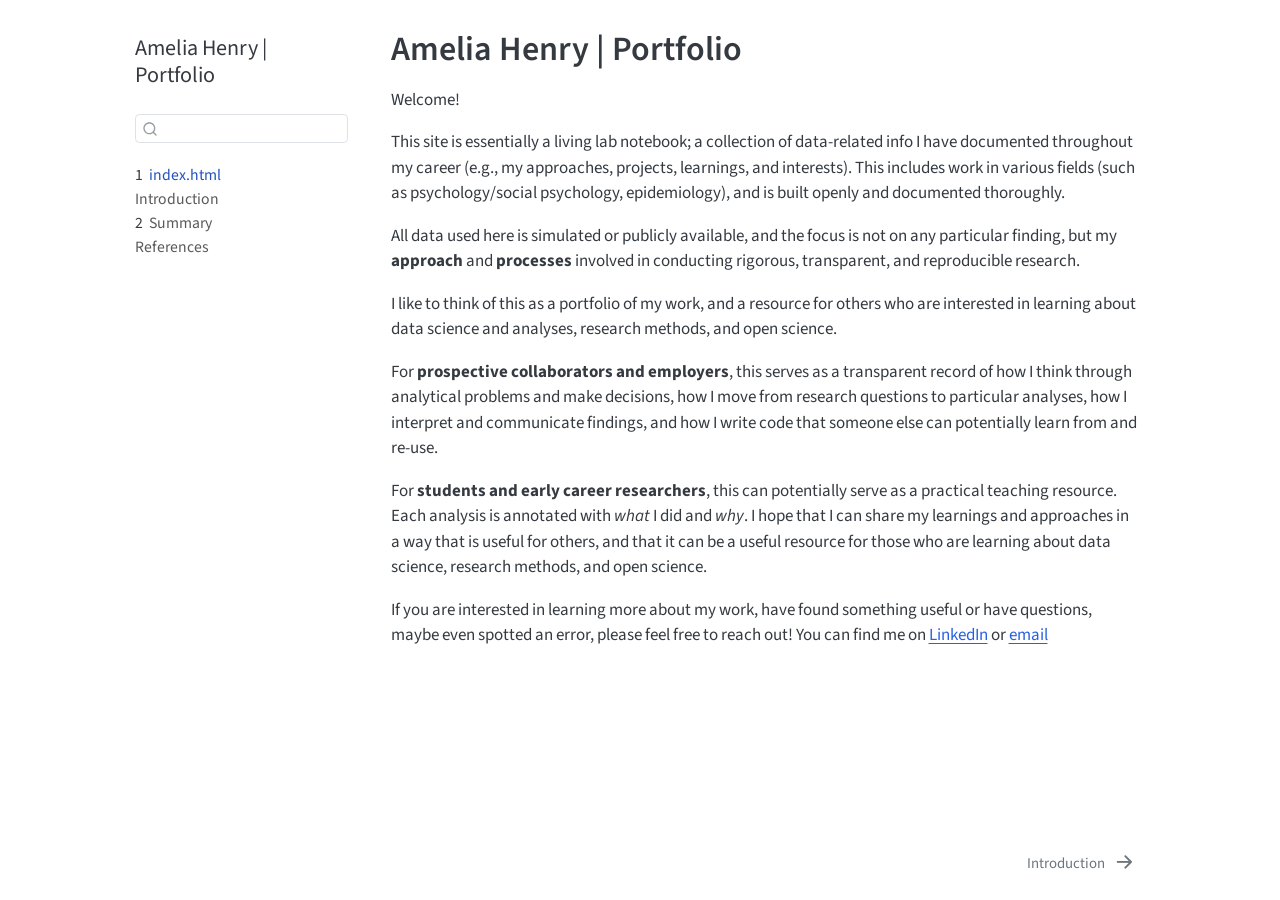
==== _book/index.html @ 480bf257 "initialise site" ====
<!DOCTYPE html>
<html xmlns="http://www.w3.org/1999/xhtml" lang="en" xml:lang="en"><head>

<meta charset="utf-8">
<meta name="generator" content="quarto-1.9.36">

<meta name="viewport" content="width=device-width, initial-scale=1.0, user-scalable=yes">


<title>Amelia Henry | Portfolio</title>
<style>
/* Default styles provided by pandoc.
** See https://pandoc.org/MANUAL.html#variables-for-html for config info.
*/
code{white-space: pre-wrap;}
span.smallcaps{font-variant: small-caps;}
div.columns{display: flex; gap: min(4vw, 1.5em);}
div.column{flex: auto; overflow-x: auto;}
div.hanging-indent{margin-left: 1.5em; text-indent: -1.5em;}
ul.task-list{list-style: none;}
ul.task-list li input[type="checkbox"] {
  width: 0.8em;
  margin: 0 0.8em 0.2em -1em; /* quarto-specific, see https://github.com/quarto-dev/quarto-cli/issues/4556 */ 
  vertical-align: middle;
}
</style>


<script src="site_libs/quarto-nav/quarto-nav.js"></script>
<script src="site_libs/quarto-nav/headroom.min.js"></script>
<script src="site_libs/clipboard/clipboard.min.js"></script>
<script src="site_libs/quarto-search/autocomplete.umd.js"></script>
<script src="site_libs/quarto-search/fuse.min.js"></script>
<script src="site_libs/quarto-search/quarto-search.js"></script>
<meta name="quarto:offset" content="./">
<link href="./intro.html" rel="next">
<script src="site_libs/quarto-html/quarto.js" type="module"></script>
<script src="site_libs/quarto-html/tabsets/tabsets.js" type="module"></script>
<script src="site_libs/quarto-html/popper.min.js"></script>
<script src="site_libs/quarto-html/tippy.umd.min.js"></script>
<script src="site_libs/quarto-html/anchor.min.js"></script>
<link href="site_libs/quarto-html/tippy.css" rel="stylesheet">
<link href="site_libs/quarto-html/quarto-syntax-highlighting-845c23b38eaddc0f92fda52bfe77a8c8.css" rel="stylesheet" id="quarto-text-highlighting-styles">
<script src="site_libs/bootstrap/bootstrap.min.js"></script>
<link href="site_libs/bootstrap/bootstrap-icons.css" rel="stylesheet">
<link href="site_libs/bootstrap/bootstrap-5ccb035bea26c1e21f80f44cf7c27909.min.css" rel="stylesheet" append-hash="true" id="quarto-bootstrap" data-mode="light">
<script id="quarto-search-options" type="application/json">{
  "location": "sidebar",
  "copy-button": false,
  "collapse-after": 3,
  "panel-placement": "start",
  "type": "textbox",
  "limit": 50,
  "keyboard-shortcut": [
    "f",
    "/",
    "s"
  ],
  "show-item-context": false,
  "language": {
    "search-no-results-text": "No results",
    "search-matching-documents-text": "matching documents",
    "search-copy-link-title": "Copy link to search",
    "search-hide-matches-text": "Hide additional matches",
    "search-more-match-text": "more match in this document",
    "search-more-matches-text": "more matches in this document",
    "search-clear-button-title": "Clear",
    "search-text-placeholder": "",
    "search-detached-cancel-button-title": "Cancel",
    "search-submit-button-title": "Submit",
    "search-label": "Search"
  }
}</script>


</head>

<body class="nav-sidebar floating fullcontent quarto-light">

<div id="quarto-search-results"></div>
  <header id="quarto-header" class="headroom fixed-top">
  <nav class="quarto-secondary-nav">
    <div class="container-fluid d-flex">
      <button type="button" class="quarto-btn-toggle btn" data-bs-toggle="collapse" role="button" data-bs-target=".quarto-sidebar-collapse-item" aria-controls="quarto-sidebar" aria-expanded="false" aria-label="Toggle sidebar navigation" onclick="if (window.quartoToggleHeadroom) { window.quartoToggleHeadroom(); }">
        <i class="bi bi-layout-text-sidebar-reverse"></i>
      </button>
        <nav class="quarto-page-breadcrumbs" aria-label="breadcrumb"><ol class="breadcrumb"><li class="breadcrumb-item"><a href="./index.html"><span class="chapter-number">1</span>&nbsp; <span class="chapter-title">index.html</span></a></li></ol></nav>
        <a class="flex-grow-1" role="navigation" data-bs-toggle="collapse" data-bs-target=".quarto-sidebar-collapse-item" aria-controls="quarto-sidebar" aria-expanded="false" aria-label="Toggle sidebar navigation" onclick="if (window.quartoToggleHeadroom) { window.quartoToggleHeadroom(); }">      
        </a>
      <button type="button" class="btn quarto-search-button" aria-label="Search" onclick="window.quartoOpenSearch();">
        <i class="bi bi-search"></i>
      </button>
    </div>
  </nav>
</header>
<!-- content -->
<div id="quarto-content" class="quarto-container page-columns page-rows-contents page-layout-article">
<!-- sidebar -->
  <nav id="quarto-sidebar" class="sidebar collapse collapse-horizontal quarto-sidebar-collapse-item sidebar-navigation floating overflow-auto">
    <div class="pt-lg-2 mt-2 text-left sidebar-header">
    <div class="sidebar-title mb-0 py-0">
      <a href="./">Amelia Henry | Portfolio</a> 
    </div>
      </div>
        <div class="mt-2 flex-shrink-0 align-items-center">
        <div class="sidebar-search">
        <div id="quarto-search" class="" title="Search"></div>
        </div>
        </div>
    <div class="sidebar-menu-container"> 
    <ul class="list-unstyled mt-1">
        <li class="sidebar-item">
  <div class="sidebar-item-container"> 
  <a href="./index.html" class="sidebar-item-text sidebar-link active">
 <span class="menu-text"><span class="chapter-number">1</span>&nbsp; <span class="chapter-title">index.html</span></span></a>
  </div>
</li>
        <li class="sidebar-item">
  <div class="sidebar-item-container"> 
  <a href="./intro.html" class="sidebar-item-text sidebar-link">
 <span class="menu-text">Introduction</span></a>
  </div>
</li>
        <li class="sidebar-item">
  <div class="sidebar-item-container"> 
  <a href="./summary.html" class="sidebar-item-text sidebar-link">
 <span class="menu-text"><span class="chapter-number">2</span>&nbsp; <span class="chapter-title">Summary</span></span></a>
  </div>
</li>
        <li class="sidebar-item">
  <div class="sidebar-item-container"> 
  <a href="./references.html" class="sidebar-item-text sidebar-link">
 <span class="menu-text">References</span></a>
  </div>
</li>
    </ul>
    </div>
</nav>
<div id="quarto-sidebar-glass" class="quarto-sidebar-collapse-item" data-bs-toggle="collapse" data-bs-target=".quarto-sidebar-collapse-item"></div>
<!-- margin-sidebar -->
    
<!-- main -->
<main class="content" id="quarto-document-content">

<header id="title-block-header" class="quarto-title-block default">
<div class="quarto-title">
<h1 class="title">Amelia Henry | Portfolio</h1>
</div>



<div class="quarto-title-meta">

    
  
    
  </div>
  


</header>


<p>Welcome!</p>
<p>This site is essentially a living lab notebook; a collection of data-related info I have documented throughout my career (e.g., my approaches, projects, learnings, and interests). This includes work in various fields (such as psychology/social psychology, epidemiology), and is built openly and documented thoroughly.</p>
<p>All data used here is simulated or publicly available, and the focus is not on any particular finding, but my <strong>approach</strong> and <strong>processes</strong> involved in conducting rigorous, transparent, and reproducible research.</p>
<p>I like to think of this as a portfolio of my work, and a resource for others who are interested in learning about data science and analyses, research methods, and open science.</p>
<p>For <strong>prospective collaborators and employers</strong>, this serves as a transparent record of how I think through analytical problems and make decisions, how I move from research questions to particular analyses, how I interpret and communicate findings, and how I write code that someone else can potentially learn from and re-use.</p>
<p>For <strong>students and early career researchers</strong>, this can potentially serve as a practical teaching resource. Each analysis is annotated with <em>what</em> I did and <em>why</em>. I hope that I can share my learnings and approaches in a way that is useful for others, and that it can be a useful resource for those who are learning about data science, research methods, and open science.</p>
<p>If you are interested in learning more about my work, have found something useful or have questions, maybe even spotted an error, please feel free to reach out! You can find me on <a href="https://www.linkedin.com/in/amelia-henry/">LinkedIn</a> or <a href="mailto:amelia.henry@sydney.edu.au">email</a></p>



</main> <!-- /main -->
<script id="quarto-html-after-body" type="application/javascript">
  window.document.addEventListener("DOMContentLoaded", function (event) {
    const icon = "";
    const anchorJS = new window.AnchorJS();
    anchorJS.options = {
      placement: 'right',
      icon: icon
    };
    anchorJS.add('.anchored');
    const isCodeAnnotation = (el) => {
      for (const clz of el.classList) {
        if (clz.startsWith('code-annotation-')) {                     
          return true;
        }
      }
      return false;
    }
    const onCopySuccess = function(e) {
      // button target
      const button = e.trigger;
      // don't keep focus
      button.blur();
      // flash "checked"
      button.classList.add('code-copy-button-checked');
      var currentTitle = button.getAttribute("title");
      button.setAttribute("title", "Copied!");
      let tooltip;
      if (window.bootstrap) {
        button.setAttribute("data-bs-toggle", "tooltip");
        button.setAttribute("data-bs-placement", "left");
        button.setAttribute("data-bs-title", "Copied!");
        tooltip = new bootstrap.Tooltip(button, 
          { trigger: "manual", 
            customClass: "code-copy-button-tooltip",
            offset: [0, -8]});
        tooltip.show();    
      }
      setTimeout(function() {
        if (tooltip) {
          tooltip.hide();
          button.removeAttribute("data-bs-title");
          button.removeAttribute("data-bs-toggle");
          button.removeAttribute("data-bs-placement");
        }
        button.setAttribute("title", currentTitle);
        button.classList.remove('code-copy-button-checked');
      }, 1000);
      // clear code selection
      e.clearSelection();
    }
    const getTextToCopy = function(trigger) {
      const outerScaffold = trigger.parentElement.cloneNode(true);
      const codeEl = outerScaffold.querySelector('code');
      for (const childEl of codeEl.children) {
        if (isCodeAnnotation(childEl)) {
          childEl.remove();
        }
      }
      return codeEl.innerText;
    }
    const clipboard = new window.ClipboardJS('.code-copy-button:not([data-in-quarto-modal])', {
      text: getTextToCopy
    });
    clipboard.on('success', onCopySuccess);
    if (window.document.getElementById('quarto-embedded-source-code-modal')) {
      const clipboardModal = new window.ClipboardJS('.code-copy-button[data-in-quarto-modal]', {
        text: getTextToCopy,
        container: window.document.getElementById('quarto-embedded-source-code-modal')
      });
      clipboardModal.on('success', onCopySuccess);
    }
      var localhostRegex = new RegExp(/^(?:http|https):\/\/localhost\:?[0-9]*\//);
      var mailtoRegex = new RegExp(/^mailto:/);
        var filterRegex = new RegExp('/' + window.location.host + '/');
      var isInternal = (href) => {
          return filterRegex.test(href) || localhostRegex.test(href) || mailtoRegex.test(href);
      }
      // Inspect non-navigation links and adorn them if external
     var links = window.document.querySelectorAll('a[href]:not(.nav-link):not(.navbar-brand):not(.toc-action):not(.sidebar-link):not(.sidebar-item-toggle):not(.pagination-link):not(.no-external):not([aria-hidden]):not(.dropdown-item):not(.quarto-navigation-tool):not(.about-link)');
      for (var i=0; i<links.length; i++) {
        const link = links[i];
        if (!isInternal(link.href)) {
          // undo the damage that might have been done by quarto-nav.js in the case of
          // links that we want to consider external
          if (link.dataset.originalHref !== undefined) {
            link.href = link.dataset.originalHref;
          }
        }
      }
    function tippyHover(el, contentFn, onTriggerFn, onUntriggerFn) {
      const config = {
        allowHTML: true,
        maxWidth: 500,
        delay: 100,
        arrow: false,
        appendTo: function(el) {
            return el.parentElement;
        },
        interactive: true,
        interactiveBorder: 10,
        theme: 'quarto',
        placement: 'bottom-start',
      };
      if (contentFn) {
        config.content = contentFn;
      }
      if (onTriggerFn) {
        config.onTrigger = onTriggerFn;
      }
      if (onUntriggerFn) {
        config.onUntrigger = onUntriggerFn;
      }
      window.tippy(el, config); 
    }
    const noterefs = window.document.querySelectorAll('a[role="doc-noteref"]');
    for (var i=0; i<noterefs.length; i++) {
      const ref = noterefs[i];
      tippyHover(ref, function() {
        // use id or data attribute instead here
        let href = ref.getAttribute('data-footnote-href') || ref.getAttribute('href');
        try { href = new URL(href).hash; } catch {}
        const id = href.replace(/^#\/?/, "");
        const note = window.document.getElementById(id);
        if (note) {
          return note.innerHTML;
        } else {
          return "";
        }
      });
    }
    const xrefs = window.document.querySelectorAll('a.quarto-xref');
    const processXRef = (id, note) => {
      // Strip column container classes
      const stripColumnClz = (el) => {
        el.classList.remove("page-full", "page-columns");
        if (el.children) {
          for (const child of el.children) {
            stripColumnClz(child);
          }
        }
      }
      stripColumnClz(note)
      if (id === null || id.startsWith('sec-')) {
        // Special case sections, only their first couple elements
        const container = document.createElement("div");
        if (note.children && note.children.length > 2) {
          container.appendChild(note.children[0].cloneNode(true));
          for (let i = 1; i < note.children.length; i++) {
            const child = note.children[i];
            if (child.tagName === "P" && child.innerText === "") {
              continue;
            } else {
              container.appendChild(child.cloneNode(true));
              break;
            }
          }
          if (window.Quarto?.typesetMath) {
            window.Quarto.typesetMath(container);
          }
          return container.innerHTML
        } else {
          if (window.Quarto?.typesetMath) {
            window.Quarto.typesetMath(note);
          }
          return note.innerHTML;
        }
      } else {
        // Remove any anchor links if they are present
        const anchorLink = note.querySelector('a.anchorjs-link');
        if (anchorLink) {
          anchorLink.remove();
        }
        if (window.Quarto?.typesetMath) {
          window.Quarto.typesetMath(note);
        }
        if (note.classList.contains("callout")) {
          return note.outerHTML;
        } else {
          return note.innerHTML;
        }
      }
    }
    for (var i=0; i<xrefs.length; i++) {
      const xref = xrefs[i];
      tippyHover(xref, undefined, function(instance) {
        instance.disable();
        let url = xref.getAttribute('href');
        let hash = undefined; 
        if (url.startsWith('#')) {
          hash = url;
        } else {
          try { hash = new URL(url).hash; } catch {}
        }
        if (hash) {
          const id = hash.replace(/^#\/?/, "");
          const note = window.document.getElementById(id);
          if (note !== null) {
            try {
              const html = processXRef(id, note.cloneNode(true));
              instance.setContent(html);
            } finally {
              instance.enable();
              instance.show();
            }
          } else {
            // See if we can fetch this
            fetch(url.split('#')[0])
            .then(res => res.text())
            .then(html => {
              const parser = new DOMParser();
              const htmlDoc = parser.parseFromString(html, "text/html");
              const note = htmlDoc.getElementById(id);
              if (note !== null) {
                const html = processXRef(id, note);
                instance.setContent(html);
              } 
            }).finally(() => {
              instance.enable();
              instance.show();
            });
          }
        } else {
          // See if we can fetch a full url (with no hash to target)
          // This is a special case and we should probably do some content thinning / targeting
          fetch(url)
          .then(res => res.text())
          .then(html => {
            const parser = new DOMParser();
            const htmlDoc = parser.parseFromString(html, "text/html");
            const note = htmlDoc.querySelector('main.content');
            if (note !== null) {
              // This should only happen for chapter cross references
              // (since there is no id in the URL)
              // remove the first header
              if (note.children.length > 0 && note.children[0].tagName === "HEADER") {
                note.children[0].remove();
              }
              const html = processXRef(null, note);
              instance.setContent(html);
            } 
          }).finally(() => {
            instance.enable();
            instance.show();
          });
        }
      }, function(instance) {
      });
    }
        let selectedAnnoteEl;
        const selectorForAnnotation = ( cell, annotation) => {
          let cellAttr = 'data-code-cell="' + cell + '"';
          let lineAttr = 'data-code-annotation="' +  annotation + '"';
          const selector = 'span[' + cellAttr + '][' + lineAttr + ']';
          return selector;
        }
        const selectCodeLines = (annoteEl) => {
          const doc = window.document;
          const targetCell = annoteEl.getAttribute("data-target-cell");
          const targetAnnotation = annoteEl.getAttribute("data-target-annotation");
          const annoteSpan = window.document.querySelector(selectorForAnnotation(targetCell, targetAnnotation));
          const lines = annoteSpan.getAttribute("data-code-lines").split(",");
          const lineIds = lines.map((line) => {
            return targetCell + "-" + line;
          })
          let top = null;
          let height = null;
          let parent = null;
          if (lineIds.length > 0) {
              //compute the position of the single el (top and bottom and make a div)
              const el = window.document.getElementById(lineIds[0]);
              top = el.offsetTop;
              height = el.offsetHeight;
              parent = el.parentElement.parentElement;
            if (lineIds.length > 1) {
              const lastEl = window.document.getElementById(lineIds[lineIds.length - 1]);
              const bottom = lastEl.offsetTop + lastEl.offsetHeight;
              height = bottom - top;
            }
            if (top !== null && height !== null && parent !== null) {
              // cook up a div (if necessary) and position it 
              let div = window.document.getElementById("code-annotation-line-highlight");
              if (div === null) {
                div = window.document.createElement("div");
                div.setAttribute("id", "code-annotation-line-highlight");
                div.style.position = 'absolute';
                parent.appendChild(div);
              }
              div.style.top = top - 2 + "px";
              div.style.height = height + 4 + "px";
              div.style.left = 0;
              let gutterDiv = window.document.getElementById("code-annotation-line-highlight-gutter");
              if (gutterDiv === null) {
                gutterDiv = window.document.createElement("div");
                gutterDiv.setAttribute("id", "code-annotation-line-highlight-gutter");
                gutterDiv.style.position = 'absolute';
                const codeCell = window.document.getElementById(targetCell);
                const gutter = codeCell.querySelector('.code-annotation-gutter');
                gutter.appendChild(gutterDiv);
              }
              gutterDiv.style.top = top - 2 + "px";
              gutterDiv.style.height = height + 4 + "px";
            }
            selectedAnnoteEl = annoteEl;
          }
        };
        const unselectCodeLines = () => {
          const elementsIds = ["code-annotation-line-highlight", "code-annotation-line-highlight-gutter"];
          elementsIds.forEach((elId) => {
            const div = window.document.getElementById(elId);
            if (div) {
              div.remove();
            }
          });
          selectedAnnoteEl = undefined;
        };
          // Handle positioning of the toggle
      window.addEventListener(
        "resize",
        throttle(() => {
          elRect = undefined;
          if (selectedAnnoteEl) {
            selectCodeLines(selectedAnnoteEl);
          }
        }, 10)
      );
      function throttle(fn, ms) {
      let throttle = false;
      let timer;
        return (...args) => {
          if(!throttle) { // first call gets through
              fn.apply(this, args);
              throttle = true;
          } else { // all the others get throttled
              if(timer) clearTimeout(timer); // cancel #2
              timer = setTimeout(() => {
                fn.apply(this, args);
                timer = throttle = false;
              }, ms);
          }
        };
      }
        // Attach click handler to the DT
        const annoteDls = window.document.querySelectorAll('dt[data-target-cell]');
        for (const annoteDlNode of annoteDls) {
          annoteDlNode.addEventListener('click', (event) => {
            const clickedEl = event.target;
            if (clickedEl !== selectedAnnoteEl) {
              unselectCodeLines();
              const activeEl = window.document.querySelector('dt[data-target-cell].code-annotation-active');
              if (activeEl) {
                activeEl.classList.remove('code-annotation-active');
              }
              selectCodeLines(clickedEl);
              clickedEl.classList.add('code-annotation-active');
            } else {
              // Unselect the line
              unselectCodeLines();
              clickedEl.classList.remove('code-annotation-active');
            }
          });
        }
    const findCites = (el) => {
      const parentEl = el.parentElement;
      if (parentEl) {
        const cites = parentEl.dataset.cites;
        if (cites) {
          return {
            el,
            cites: cites.split(' ')
          };
        } else {
          return findCites(el.parentElement)
        }
      } else {
        return undefined;
      }
    };
    var bibliorefs = window.document.querySelectorAll('a[role="doc-biblioref"]');
    for (var i=0; i<bibliorefs.length; i++) {
      const ref = bibliorefs[i];
      const citeInfo = findCites(ref);
      if (citeInfo) {
        tippyHover(citeInfo.el, function() {
          var popup = window.document.createElement('div');
          citeInfo.cites.forEach(function(cite) {
            var citeDiv = window.document.createElement('div');
            citeDiv.classList.add('hanging-indent');
            citeDiv.classList.add('csl-entry');
            var biblioDiv = window.document.getElementById('ref-' + cite);
            if (biblioDiv) {
              citeDiv.innerHTML = biblioDiv.innerHTML;
            }
            popup.appendChild(citeDiv);
          });
          return popup.innerHTML;
        });
      }
    }
  });
  </script>
<nav class="page-navigation">
  <div class="nav-page nav-page-previous">
  </div>
  <div class="nav-page nav-page-next">
      <a href="./intro.html" class="pagination-link" aria-label="Introduction">
        <span class="nav-page-text">Introduction</span> <i class="bi bi-arrow-right-short"></i>
      </a>
  </div>
</nav>
</div> <!-- /content -->




</body></html>
---- _book/site_libs/quarto-html/tippy.css ----
.tippy-box[data-animation=fade][data-state=hidden]{opacity:0}[data-tippy-root]{max-width:calc(100vw - 10px)}.tippy-box{position:relative;background-color:#333;color:#fff;border-radius:4px;font-size:14px;line-height:1.4;white-space:normal;outline:0;transition-property:transform,visibility,opacity}.tippy-box[data-placement^=top]>.tippy-arrow{bottom:0}.tippy-box[data-placement^=top]>.tippy-arrow:before{bottom:-7px;left:0;border-width:8px 8px 0;border-top-color:initial;transform-origin:center top}.tippy-box[data-placement^=bottom]>.tippy-arrow{top:0}.tippy-box[data-placement^=bottom]>.tippy-arrow:before{top:-7px;left:0;border-width:0 8px 8px;border-bottom-color:initial;transform-origin:center bottom}.tippy-box[data-placement^=left]>.tippy-arrow{right:0}.tippy-box[data-placement^=left]>.tippy-arrow:before{border-width:8px 0 8px 8px;border-left-color:initial;right:-7px;transform-origin:center left}.tippy-box[data-placement^=right]>.tippy-arrow{left:0}.tippy-box[data-placement^=right]>.tippy-arrow:before{left:-7px;border-width:8px 8px 8px 0;border-right-color:initial;transform-origin:center right}.tippy-box[data-inertia][data-state=visible]{transition-timing-function:cubic-bezier(.54,1.5,.38,1.11)}.tippy-arrow{width:16px;height:16px;color:#333}.tippy-arrow:before{content:"";position:absolute;border-color:transparent;border-style:solid}.tippy-content{position:relative;padding:5px 9px;z-index:1}
---- _book/site_libs/quarto-html/quarto-syntax-highlighting-845c23b38eaddc0f92fda52bfe77a8c8.css ----
/* quarto syntax highlight colors */
:root {
  --quarto-hl-ot-color: #003B4F;
  --quarto-hl-at-color: #657422;
  --quarto-hl-ss-color: #20794D;
  --quarto-hl-an-color: #5E5E5E;
  --quarto-hl-fu-color: #4758AB;
  --quarto-hl-st-color: #20794D;
  --quarto-hl-cf-color: #003B4F;
  --quarto-hl-op-color: #5E5E5E;
  --quarto-hl-er-color: #AD0000;
  --quarto-hl-bn-color: #AD0000;
  --quarto-hl-al-color: #AD0000;
  --quarto-hl-va-color: #111111;
  --quarto-hl-bu-color: inherit;
  --quarto-hl-ex-color: inherit;
  --quarto-hl-pp-color: #AD0000;
  --quarto-hl-in-color: #5E5E5E;
  --quarto-hl-vs-color: #20794D;
  --quarto-hl-wa-color: #5E5E5E;
  --quarto-hl-do-color: #5E5E5E;
  --quarto-hl-im-color: #00769E;
  --quarto-hl-ch-color: #20794D;
  --quarto-hl-dt-color: #AD0000;
  --quarto-hl-fl-color: #AD0000;
  --quarto-hl-co-color: #5E5E5E;
  --quarto-hl-cv-color: #5E5E5E;
  --quarto-hl-cn-color: #8f5902;
  --quarto-hl-sc-color: #5E5E5E;
  --quarto-hl-dv-color: #AD0000;
  --quarto-hl-kw-color: #003B4F;
}

/* other quarto variables */
:root {
  --quarto-font-monospace: SFMono-Regular, Menlo, Monaco, Consolas, "Liberation Mono", "Courier New", monospace;
}

/* syntax highlight based on Pandoc's rules */
pre > code.sourceCode > span {
  color: #003B4F;
}

code.sourceCode > span {
  color: #003B4F;
}

div.sourceCode,
div.sourceCode pre.sourceCode {
  color: #003B4F;
}

/* Normal */
code span {
  color: #003B4F;
}

/* Alert */
code span.al {
  color: #AD0000;
  font-style: inherit;
}

/* Annotation */
code span.an {
  color: #5E5E5E;
  font-style: inherit;
}

/* Attribute */
code span.at {
  color: #657422;
  font-style: inherit;
}

/* BaseN */
code span.bn {
  color: #AD0000;
  font-style: inherit;
}

/* BuiltIn */
code span.bu {
  font-style: inherit;
}

/* ControlFlow */
code span.cf {
  color: #003B4F;
  font-weight: bold;
  font-style: inherit;
}

/* Char */
code span.ch {
  color: #20794D;
  font-style: inherit;
}

/* Constant */
code span.cn {
  color: #8f5902;
  font-style: inherit;
}

/* Comment */
code span.co {
  color: #5E5E5E;
  font-style: inherit;
}

/* CommentVar */
code span.cv {
  color: #5E5E5E;
  font-style: italic;
}

/* Documentation */
code span.do {
  color: #5E5E5E;
  font-style: italic;
}

/* DataType */
code span.dt {
  color: #AD0000;
  font-style: inherit;
}

/* DecVal */
code span.dv {
  color: #AD0000;
  font-style: inherit;
}

/* Error */
code span.er {
  color: #AD0000;
  font-style: inherit;
}

/* Extension */
code span.ex {
  font-style: inherit;
}

/* Float */
code span.fl {
  color: #AD0000;
  font-style: inherit;
}

/* Function */
code span.fu {
  color: #4758AB;
  font-style: inherit;
}

/* Import */
code span.im {
  color: #00769E;
  font-style: inherit;
}

/* Information */
code span.in {
  color: #5E5E5E;
  font-style: inherit;
}

/* Keyword */
code span.kw {
  color: #003B4F;
  font-weight: bold;
  font-style: inherit;
}

/* Operator */
code span.op {
  color: #5E5E5E;
  font-style: inherit;
}

/* Other */
code span.ot {
  color: #003B4F;
  font-style: inherit;
}

/* Preprocessor */
code span.pp {
  color: #AD0000;
  font-style: inherit;
}

/* SpecialChar */
code span.sc {
  color: #5E5E5E;
  font-style: inherit;
}

/* SpecialString */
code span.ss {
  color: #20794D;
  font-style: inherit;
}

/* String */
code span.st {
  color: #20794D;
  font-style: inherit;
}

/* Variable */
code span.va {
  color: #111111;
  font-style: inherit;
}

/* VerbatimString */
code span.vs {
  color: #20794D;
  font-style: inherit;
}

/* Warning */
code span.wa {
  color: #5E5E5E;
  font-style: italic;
}

.prevent-inlining {
  content: "</";
}

/*# sourceMappingURL=ac89f0bb514bba72461919f78549e31c.css.map */
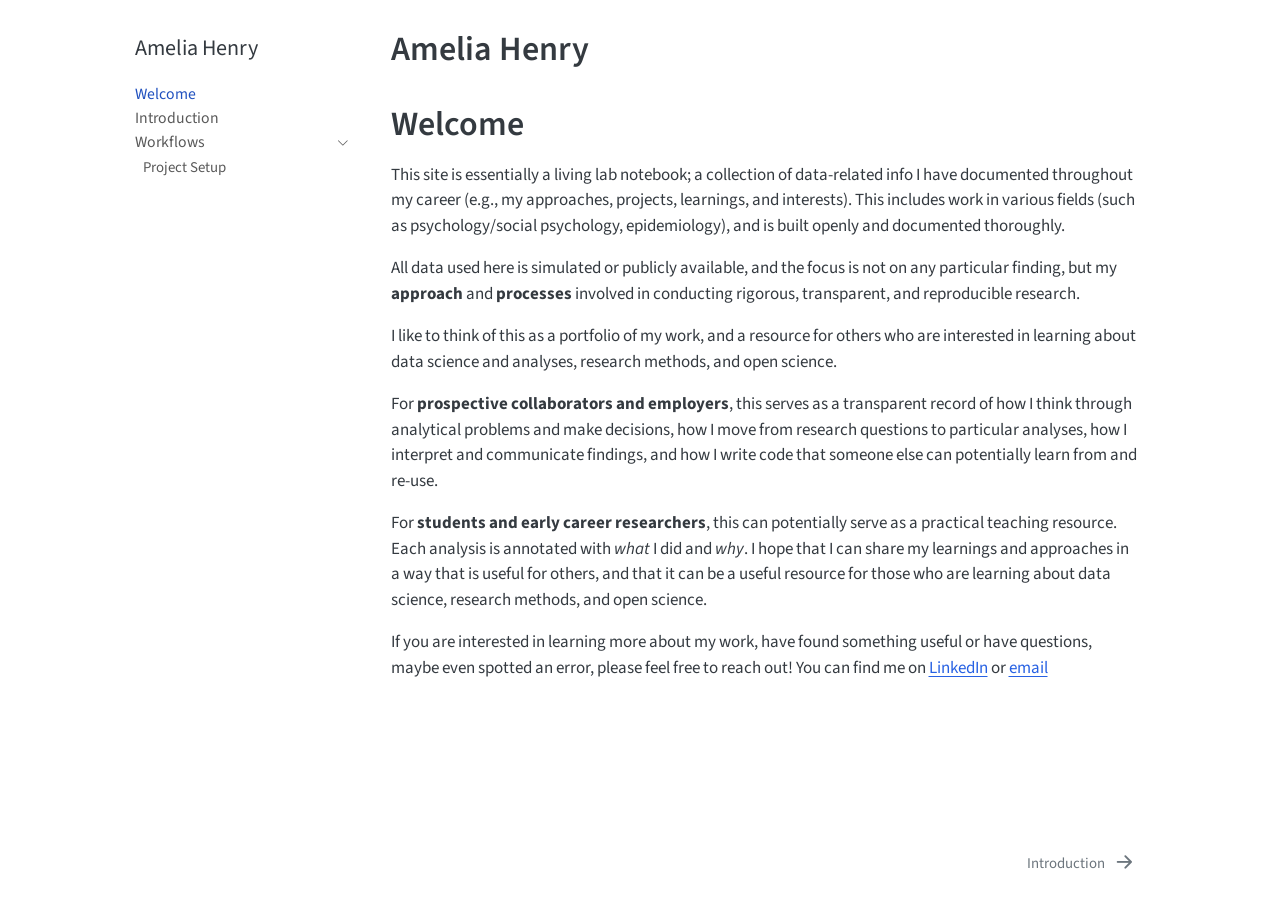
==== commit 65226e2d: "set up welcome page and part 1: workflows" ====
--- a/_book/index.html
+++ b/_book/index.html
@@ -7,7 +7,7 @@
 <meta name="viewport" content="width=device-width, initial-scale=1.0, user-scalable=yes">
 
 
-<title>Amelia Henry | Portfolio</title>
+<title>Amelia Henry</title>
 <style>
 /* Default styles provided by pandoc.
 ** See https://pandoc.org/MANUAL.html#variables-for-html for config info.
@@ -28,35 +28,19 @@
 
 <script src="site_libs/quarto-nav/quarto-nav.js"></script>
 <script src="site_libs/quarto-nav/headroom.min.js"></script>
+<link href="./intro.html" rel="next">
 <script src="site_libs/clipboard/clipboard.min.js"></script>
-<script src="site_libs/quarto-search/autocomplete.umd.js"></script>
-<script src="site_libs/quarto-search/fuse.min.js"></script>
-<script src="site_libs/quarto-search/quarto-search.js"></script>
-<meta name="quarto:offset" content="./">
-<link href="./intro.html" rel="next">
 <script src="site_libs/quarto-html/quarto.js" type="module"></script>
 <script src="site_libs/quarto-html/tabsets/tabsets.js" type="module"></script>
 <script src="site_libs/quarto-html/popper.min.js"></script>
 <script src="site_libs/quarto-html/tippy.umd.min.js"></script>
 <script src="site_libs/quarto-html/anchor.min.js"></script>
 <link href="site_libs/quarto-html/tippy.css" rel="stylesheet">
-<link href="site_libs/quarto-html/quarto-syntax-highlighting-845c23b38eaddc0f92fda52bfe77a8c8.css" rel="stylesheet" id="quarto-text-highlighting-styles">
+<link href="site_libs/quarto-html/quarto-syntax-highlighting-176b38be48070efe3d434d0a95bef3fe.css" rel="stylesheet" id="quarto-text-highlighting-styles">
 <script src="site_libs/bootstrap/bootstrap.min.js"></script>
 <link href="site_libs/bootstrap/bootstrap-icons.css" rel="stylesheet">
-<link href="site_libs/bootstrap/bootstrap-5ccb035bea26c1e21f80f44cf7c27909.min.css" rel="stylesheet" append-hash="true" id="quarto-bootstrap" data-mode="light">
+<link href="site_libs/bootstrap/bootstrap-34f5a316ee0120886442ac3104fe1b94.min.css" rel="stylesheet" append-hash="true" id="quarto-bootstrap" data-mode="light">
 <script id="quarto-search-options" type="application/json">{
-  "location": "sidebar",
-  "copy-button": false,
-  "collapse-after": 3,
-  "panel-placement": "start",
-  "type": "textbox",
-  "limit": 50,
-  "keyboard-shortcut": [
-    "f",
-    "/",
-    "s"
-  ],
-  "show-item-context": false,
   "language": {
     "search-no-results-text": "No results",
     "search-matching-documents-text": "matching documents",
@@ -84,12 +68,9 @@
       <button type="button" class="quarto-btn-toggle btn" data-bs-toggle="collapse" role="button" data-bs-target=".quarto-sidebar-collapse-item" aria-controls="quarto-sidebar" aria-expanded="false" aria-label="Toggle sidebar navigation" onclick="if (window.quartoToggleHeadroom) { window.quartoToggleHeadroom(); }">
         <i class="bi bi-layout-text-sidebar-reverse"></i>
       </button>
-        <nav class="quarto-page-breadcrumbs" aria-label="breadcrumb"><ol class="breadcrumb"><li class="breadcrumb-item"><a href="./index.html"><span class="chapter-number">1</span>&nbsp; <span class="chapter-title">index.html</span></a></li></ol></nav>
+        <nav class="quarto-page-breadcrumbs" aria-label="breadcrumb"><ol class="breadcrumb"><li class="breadcrumb-item"><a href="./index.html">Welcome</a></li></ol></nav>
         <a class="flex-grow-1" role="navigation" data-bs-toggle="collapse" data-bs-target=".quarto-sidebar-collapse-item" aria-controls="quarto-sidebar" aria-expanded="false" aria-label="Toggle sidebar navigation" onclick="if (window.quartoToggleHeadroom) { window.quartoToggleHeadroom(); }">      
         </a>
-      <button type="button" class="btn quarto-search-button" aria-label="Search" onclick="window.quartoOpenSearch();">
-        <i class="bi bi-search"></i>
-      </button>
     </div>
   </nav>
 </header>
@@ -99,20 +80,15 @@
   <nav id="quarto-sidebar" class="sidebar collapse collapse-horizontal quarto-sidebar-collapse-item sidebar-navigation floating overflow-auto">
     <div class="pt-lg-2 mt-2 text-left sidebar-header">
     <div class="sidebar-title mb-0 py-0">
-      <a href="./">Amelia Henry | Portfolio</a> 
+      <a href="./">Amelia Henry</a> 
     </div>
       </div>
-        <div class="mt-2 flex-shrink-0 align-items-center">
-        <div class="sidebar-search">
-        <div id="quarto-search" class="" title="Search"></div>
-        </div>
-        </div>
     <div class="sidebar-menu-container"> 
     <ul class="list-unstyled mt-1">
         <li class="sidebar-item">
   <div class="sidebar-item-container"> 
   <a href="./index.html" class="sidebar-item-text sidebar-link active">
- <span class="menu-text"><span class="chapter-number">1</span>&nbsp; <span class="chapter-title">index.html</span></span></a>
+ <span class="menu-text">Welcome</span></a>
   </div>
 </li>
         <li class="sidebar-item">
@@ -121,18 +97,23 @@
  <span class="menu-text">Introduction</span></a>
   </div>
 </li>
-        <li class="sidebar-item">
+        <li class="sidebar-item sidebar-item-section">
+      <div class="sidebar-item-container"> 
+            <a class="sidebar-item-text sidebar-link text-start" data-bs-toggle="collapse" data-bs-target="#quarto-sidebar-section-1" role="navigation" aria-expanded="true">
+ <span class="menu-text">Workflows</span></a>
+          <a class="sidebar-item-toggle text-start" data-bs-toggle="collapse" data-bs-target="#quarto-sidebar-section-1" role="navigation" aria-expanded="true" aria-label="Toggle section">
+            <i class="bi bi-chevron-right ms-2"></i>
+          </a> 
+      </div>
+      <ul id="quarto-sidebar-section-1" class="collapse list-unstyled sidebar-section depth1 show">  
+          <li class="sidebar-item">
   <div class="sidebar-item-container"> 
-  <a href="./summary.html" class="sidebar-item-text sidebar-link">
- <span class="menu-text"><span class="chapter-number">2</span>&nbsp; <span class="chapter-title">Summary</span></span></a>
+  <a href="./posts/project_setup.html" class="sidebar-item-text sidebar-link">
+ <span class="menu-text">Project Setup</span></a>
   </div>
 </li>
-        <li class="sidebar-item">
-  <div class="sidebar-item-container"> 
-  <a href="./references.html" class="sidebar-item-text sidebar-link">
- <span class="menu-text">References</span></a>
-  </div>
-</li>
+      </ul>
+  </li>
     </ul>
     </div>
 </nav>
@@ -144,7 +125,7 @@
 
 <header id="title-block-header" class="quarto-title-block default">
 <div class="quarto-title">
-<h1 class="title">Amelia Henry | Portfolio</h1>
+<h1 class="title">Amelia Henry</h1>
 </div>
 
 
@@ -161,7 +142,8 @@
 </header>
 
 
-<p>Welcome!</p>
+<section id="welcome" class="level1 unnumbered">
+<h1 class="unnumbered">Welcome</h1>
 <p>This site is essentially a living lab notebook; a collection of data-related info I have documented throughout my career (e.g., my approaches, projects, learnings, and interests). This includes work in various fields (such as psychology/social psychology, epidemiology), and is built openly and documented thoroughly.</p>
 <p>All data used here is simulated or publicly available, and the focus is not on any particular finding, but my <strong>approach</strong> and <strong>processes</strong> involved in conducting rigorous, transparent, and reproducible research.</p>
 <p>I like to think of this as a portfolio of my work, and a resource for others who are interested in learning about data science and analyses, research methods, and open science.</p>
@@ -170,6 +152,7 @@
 <p>If you are interested in learning more about my work, have found something useful or have questions, maybe even spotted an error, please feel free to reach out! You can find me on <a href="https://www.linkedin.com/in/amelia-henry/">LinkedIn</a> or <a href="mailto:amelia.henry@sydney.edu.au">email</a></p>
 
 
+</section>
 
 </main> <!-- /main -->
 <script id="quarto-html-after-body" type="application/javascript">
--- a/_book/site_libs/quarto-html/quarto-syntax-highlighting-176b38be48070efe3d434d0a95bef3fe.css
+++ b/_book/site_libs/quarto-html/quarto-syntax-highlighting-176b38be48070efe3d434d0a95bef3fe.css
@@ -0,0 +1,226 @@
+/* quarto syntax highlight colors */
+:root {
+  --quarto-hl-al-color: #ff0000;
+  --quarto-hl-an-color: #60a0b0;
+  --quarto-hl-at-color: #7d9029;
+  --quarto-hl-bn-color: #40a070;
+  --quarto-hl-bu-color: #008000;
+  --quarto-hl-ch-color: #4070a0;
+  --quarto-hl-co-color: #60a0b0;
+  --quarto-hl-cv-color: #60a0b0;
+  --quarto-hl-cn-color: #880000;
+  --quarto-hl-cf-color: #007020;
+  --quarto-hl-dt-color: #902000;
+  --quarto-hl-dv-color: #40a070;
+  --quarto-hl-do-color: #ba2121;
+  --quarto-hl-er-color: #ff0000;
+  --quarto-hl-ex-color: inherit;
+  --quarto-hl-fl-color: #40a070;
+  --quarto-hl-fu-color: #06287e;
+  --quarto-hl-im-color: #008000;
+  --quarto-hl-in-color: #60a0b0;
+  --quarto-hl-kw-color: #007020;
+  --quarto-hl-op-color: #666666;
+  --quarto-hl-ot-color: #007020;
+  --quarto-hl-pp-color: #bc7a00;
+  --quarto-hl-sc-color: #4070a0;
+  --quarto-hl-ss-color: #bb6688;
+  --quarto-hl-st-color: #4070a0;
+  --quarto-hl-va-color: #19177c;
+  --quarto-hl-vs-color: #4070a0;
+  --quarto-hl-wa-color: #60a0b0;
+}
+
+/* other quarto variables */
+:root {
+  --quarto-font-monospace: SFMono-Regular, Menlo, Monaco, Consolas, "Liberation Mono", "Courier New", monospace;
+}
+
+/* syntax highlight based on Pandoc's rules */
+/* Alert */
+code span.al {
+  color: #ff0000;
+  font-weight: bold;
+  font-style: inherit;
+}
+
+/* Annotation */
+code span.an {
+  color: #60a0b0;
+  font-weight: bold;
+  font-style: italic;
+}
+
+/* Attribute */
+code span.at {
+  color: #7d9029;
+  font-style: inherit;
+}
+
+/* BaseN */
+code span.bn {
+  color: #40a070;
+  font-style: inherit;
+}
+
+/* BuiltIn */
+code span.bu {
+  color: #008000;
+  font-style: inherit;
+}
+
+/* ControlFlow */
+code span.cf {
+  color: #007020;
+  font-weight: bold;
+  font-style: inherit;
+}
+
+/* Char */
+code span.ch {
+  color: #4070a0;
+  font-style: inherit;
+}
+
+/* Constant */
+code span.cn {
+  color: #880000;
+  font-style: inherit;
+}
+
+/* Comment */
+code span.co {
+  color: #60a0b0;
+  font-style: italic;
+}
+
+/* CommentVar */
+code span.cv {
+  color: #60a0b0;
+  font-weight: bold;
+  font-style: italic;
+}
+
+/* Documentation */
+code span.do {
+  color: #ba2121;
+  font-style: italic;
+}
+
+/* DataType */
+code span.dt {
+  color: #902000;
+  font-style: inherit;
+}
+
+/* DecVal */
+code span.dv {
+  color: #40a070;
+  font-style: inherit;
+}
+
+/* Error */
+code span.er {
+  color: #ff0000;
+  font-weight: bold;
+  font-style: inherit;
+}
+
+/* Extension */
+code span.ex {
+  font-style: inherit;
+}
+
+/* Float */
+code span.fl {
+  color: #40a070;
+  font-style: inherit;
+}
+
+/* Function */
+code span.fu {
+  color: #06287e;
+  font-style: inherit;
+}
+
+/* Import */
+code span.im {
+  color: #008000;
+  font-weight: bold;
+  font-style: inherit;
+}
+
+/* Information */
+code span.in {
+  color: #60a0b0;
+  font-weight: bold;
+  font-style: italic;
+}
+
+/* Keyword */
+code span.kw {
+  color: #007020;
+  font-weight: bold;
+  font-style: inherit;
+}
+
+/* Operator */
+code span.op {
+  color: #666666;
+  font-style: inherit;
+}
+
+/* Other */
+code span.ot {
+  color: #007020;
+  font-style: inherit;
+}
+
+/* Preprocessor */
+code span.pp {
+  color: #bc7a00;
+  font-style: inherit;
+}
+
+/* SpecialChar */
+code span.sc {
+  color: #4070a0;
+  font-style: inherit;
+}
+
+/* SpecialString */
+code span.ss {
+  color: #bb6688;
+  font-style: inherit;
+}
+
+/* String */
+code span.st {
+  color: #4070a0;
+  font-style: inherit;
+}
+
+/* Variable */
+code span.va {
+  color: #19177c;
+  font-style: inherit;
+}
+
+/* VerbatimString */
+code span.vs {
+  color: #4070a0;
+  font-style: inherit;
+}
+
+/* Warning */
+code span.wa {
+  color: #60a0b0;
+  font-weight: bold;
+  font-style: italic;
+}
+
+.prevent-inlining {
+  content: "</";
+}
+
+/*# sourceMappingURL=7122244f5033a887b9fe0ac3a315310a.css.map */
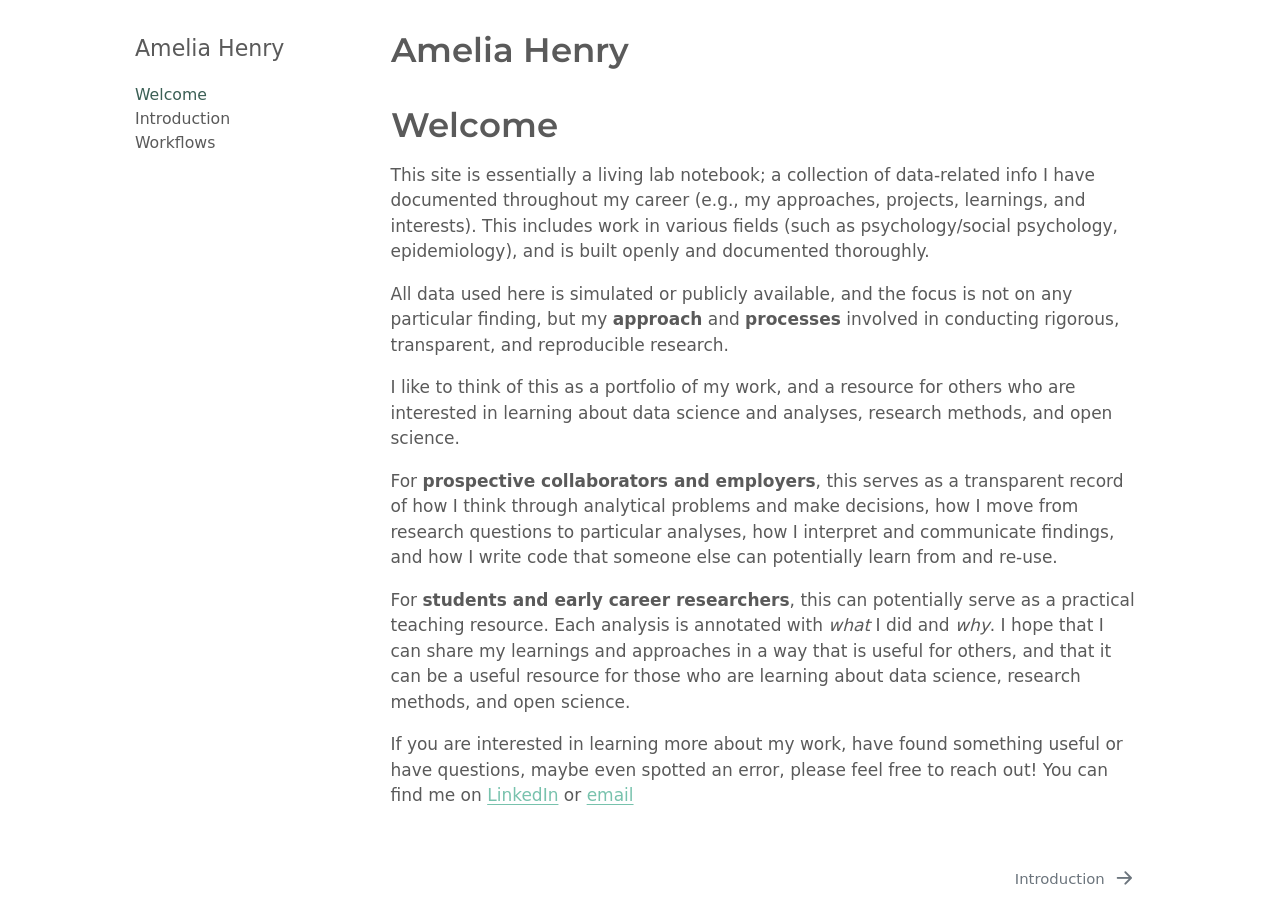
==== commit 36864faa: "first post draft" ====
--- a/_book/index.html
+++ b/_book/index.html
@@ -39,7 +39,7 @@
 <link href="site_libs/quarto-html/quarto-syntax-highlighting-176b38be48070efe3d434d0a95bef3fe.css" rel="stylesheet" id="quarto-text-highlighting-styles">
 <script src="site_libs/bootstrap/bootstrap.min.js"></script>
 <link href="site_libs/bootstrap/bootstrap-icons.css" rel="stylesheet">
-<link href="site_libs/bootstrap/bootstrap-34f5a316ee0120886442ac3104fe1b94.min.css" rel="stylesheet" append-hash="true" id="quarto-bootstrap" data-mode="light">
+<link href="site_libs/bootstrap/bootstrap-77dc8a1ec4e78a3599593794a285cb7f.min.css" rel="stylesheet" append-hash="true" id="quarto-bootstrap" data-mode="light">
 <script id="quarto-search-options" type="application/json">{
   "language": {
     "search-no-results-text": "No results",
@@ -98,21 +98,8 @@
   </div>
 </li>
         <li class="sidebar-item sidebar-item-section">
-      <div class="sidebar-item-container"> 
-            <a class="sidebar-item-text sidebar-link text-start" data-bs-toggle="collapse" data-bs-target="#quarto-sidebar-section-1" role="navigation" aria-expanded="true">
- <span class="menu-text">Workflows</span></a>
-          <a class="sidebar-item-toggle text-start" data-bs-toggle="collapse" data-bs-target="#quarto-sidebar-section-1" role="navigation" aria-expanded="true" aria-label="Toggle section">
-            <i class="bi bi-chevron-right ms-2"></i>
-          </a> 
-      </div>
-      <ul id="quarto-sidebar-section-1" class="collapse list-unstyled sidebar-section depth1 show">  
-          <li class="sidebar-item">
-  <div class="sidebar-item-container"> 
-  <a href="./posts/project_setup.html" class="sidebar-item-text sidebar-link">
- <span class="menu-text">Project Setup</span></a>
-  </div>
-</li>
-      </ul>
+      <span class="sidebar-item-text sidebar-link text-start">
+ <span class="menu-text">Workflows</span></span>
   </li>
     </ul>
     </div>
